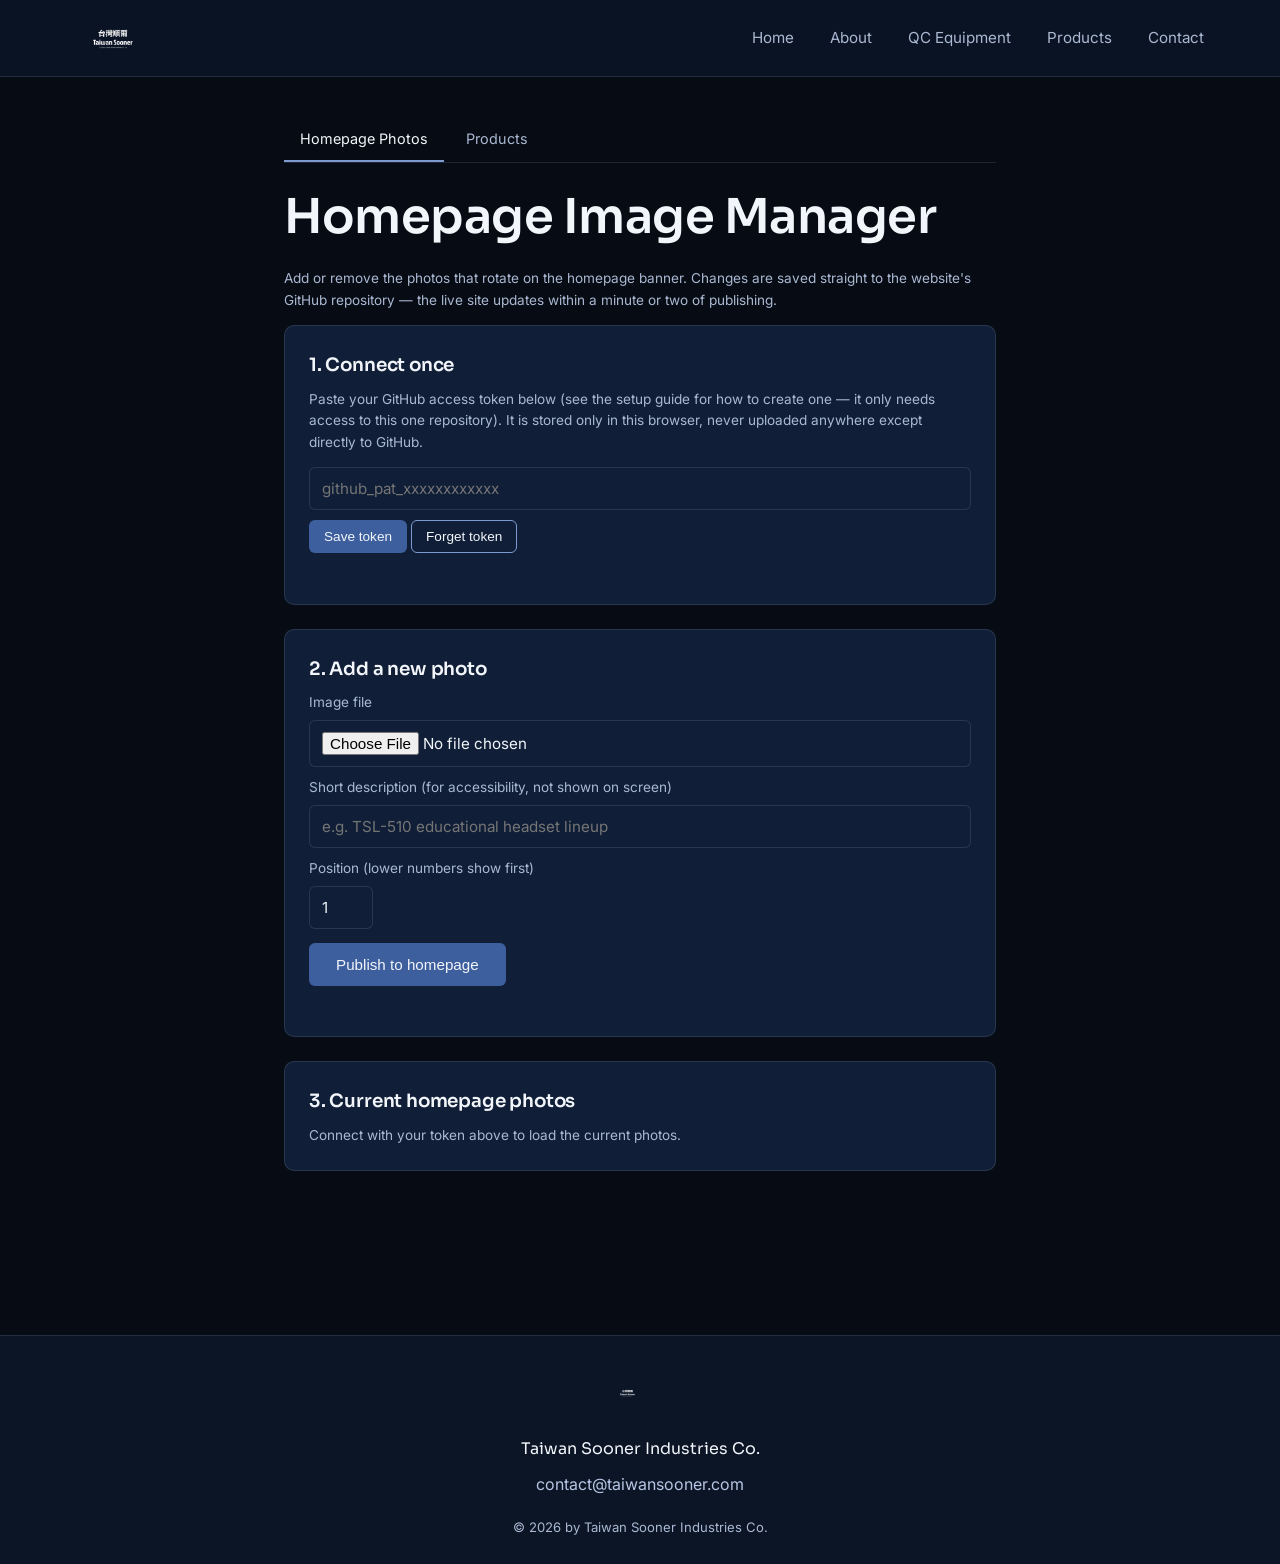
==== admin/index.html @ 5b05e73f "Add files via upload" ====
<!DOCTYPE html>
<html lang="en">
<head>
<meta charset="UTF-8">
<meta name="viewport" content="width=device-width, initial-scale=1">
<title>Homepage Image Manager | Taiwan Sooner</title>
<link rel="icon" href="/images/logo/sooner-icon.png">
<link rel="preconnect" href="https://fonts.googleapis.com">
<link href="https://fonts.googleapis.com/css2?family=Sora:wght@500;600;700&family=Inter:wght@400;500&display=swap" rel="stylesheet">
<link rel="stylesheet" href="/css/style.css">
<link rel="stylesheet" href="/css/admin.css">
</head>
<body data-page="admin">

<div id="site-header"></div>

<div class="admin-wrap">
  <div class="admin-tabs">
    <a href="/admin/index.html" class="is-active">Homepage Photos</a>
    <a href="/admin/products.html">Products</a>
  </div>

  <h1>Homepage Image Manager</h1>
  <p class="muted">Add or remove the photos that rotate on the homepage banner. Changes are saved straight to the website's GitHub repository — the live site updates within a minute or two of publishing.</p>

  <div class="panel" id="setup-panel">
    <h3>1. Connect once</h3>
    <p class="muted">Paste your GitHub access token below (see the setup guide for how to create one — it only needs access to this one repository). It is stored only in this browser, never uploaded anywhere except directly to GitHub.</p>
    <input type="password" id="token-input" placeholder="github_pat_xxxxxxxxxxxx" style="margin-bottom:10px">
    <button class="btn small-btn" id="save-token">Save token</button>
    <button class="btn btn-outline small-btn" id="clear-token">Forget token</button>
    <div class="status" id="setup-status"></div>
  </div>

  <div class="panel">
    <h3>2. Add a new photo</h3>
    <label for="file-input">Image file</label>
    <input type="file" id="file-input" accept="image/*" style="margin-bottom:10px">
    <label for="alt-input">Short description (for accessibility, not shown on screen)</label>
    <input type="text" id="alt-input" placeholder="e.g. TSL-510 educational headset lineup" style="margin-bottom:10px">
    <label for="order-input">Position (lower numbers show first)</label>
    <input type="number" id="order-input" class="num-input" value="1" style="margin-bottom:14px">
    <br>
    <button class="btn" id="upload-btn">Publish to homepage</button>
    <div class="status" id="upload-status"></div>
  </div>

  <div class="panel">
    <h3>3. Current homepage photos</h3>
    <div id="slide-list" class="muted">Connect with your token above to load the current photos.</div>
  </div>
</div>

<div id="site-footer"></div>
<script src="/js/main.js"></script>
<script src="/js/admin-common.js"></script>
<script>
const DATA_PATH = "data/carousel.json";
const IMAGE_DIR = "images/carousel";

const tokenInput = document.getElementById("token-input");
const setupStatus = document.getElementById("setup-status");
const uploadStatus = document.getElementById("upload-status");
const slideList = document.getElementById("slide-list");

document.getElementById("save-token").addEventListener("click", () => {
  if (!tokenInput.value.trim()) return;
  tsSetToken(tokenInput.value.trim());
  tokenInput.value = "";
  setupStatus.textContent = "Token saved in this browser.";
  setupStatus.className = "status ok";
  refresh();
});
document.getElementById("clear-token").addEventListener("click", () => {
  tsClearToken();
  setupStatus.textContent = "Token removed.";
  setupStatus.className = "status";
  refresh();
});

async function refresh() {
  if (!tsGetToken()) {
    slideList.textContent = "Connect with your token above to load the current photos.";
    return;
  }
  slideList.textContent = "Loading…";
  try {
    const { entries } = await tsLoadJson(DATA_PATH);
    if (entries.length === 0) {
      slideList.textContent = "No photos yet — add one above.";
      return;
    }
    slideList.innerHTML = "";
    entries
      .slice()
      .sort((a, b) => (a.order ?? 0) - (b.order ?? 0))
      .forEach((entry) => {
        const row = document.createElement("div");
        row.className = "row-item";
        row.innerHTML = `
          <img src="/${entry.src}" alt="">
          <div class="grow">
            <div>${entry.alt || "(no description)"}</div>
            <div class="fname">${entry.src} — position ${entry.order ?? "?"}</div>
          </div>
          <div class="row-actions">
            <label class="muted" style="margin:0"><input type="checkbox" ${entry.active !== false ? "checked" : ""} data-action="toggle" data-id="${entry.id}"> shown</label>
            <button class="btn btn-outline small-btn" data-action="delete" data-id="${entry.id}">Remove</button>
          </div>`;
        slideList.appendChild(row);
      });

    slideList.querySelectorAll('[data-action="toggle"]').forEach((cb) => {
      cb.addEventListener("change", () => toggleActive(cb.dataset.id, cb.checked));
    });
    slideList.querySelectorAll('[data-action="delete"]').forEach((btn) => {
      btn.addEventListener("click", () => removeSlide(btn.dataset.id));
    });
  } catch (e) {
    slideList.textContent = "Could not load photos: " + e.message;
  }
}

async function toggleActive(id, active) {
  const { entries, sha } = await tsLoadJson(DATA_PATH);
  const updated = entries.map((e) => (e.id === id ? { ...e, active } : e));
  await tsSaveJson(DATA_PATH, updated, sha, `Toggle carousel image ${id}`);
  refresh();
}

async function removeSlide(id) {
  if (!confirm("Remove this photo from the homepage?")) return;
  const { entries, sha } = await tsLoadJson(DATA_PATH);
  const target = entries.find((e) => e.id === id);
  const remaining = entries.filter((e) => e.id !== id);
  await tsSaveJson(DATA_PATH, remaining, sha, `Remove carousel image ${id}`);
  if (target) {
    try {
      const fileInfo = await tsGhGet(target.src);
      await tsGhDelete(target.src, fileInfo.sha, `Delete image file for ${id}`);
    } catch (e) {
      console.warn("Image file cleanup skipped:", e.message);
    }
  }
  refresh();
}

document.getElementById("upload-btn").addEventListener("click", async () => {
  const fileInput = document.getElementById("file-input");
  const alt = document.getElementById("alt-input").value.trim();
  const order = parseInt(document.getElementById("order-input").value, 10) || 1;
  const file = fileInput.files[0];
  uploadStatus.className = "status";

  if (!tsGetToken()) { uploadStatus.textContent = "Connect your token first."; uploadStatus.className = "status error"; return; }
  if (!file) { uploadStatus.textContent = "Choose an image file first."; uploadStatus.className = "status error"; return; }

  uploadStatus.textContent = "Uploading…";
  try {
    const dataUrl = await tsReadFileAsDataUrl(file);
    const id = Date.now().toString(36);
    const ext = file.name.split(".").pop().toLowerCase();
    const safeExt = /^(jpe?g|png|webp)$/.test(ext) ? ext : "jpg";
    const path = `${IMAGE_DIR}/${id}.${safeExt}`;

    await tsGhPut(path, tsB64FromDataUrl(dataUrl), null, `Add carousel image ${id}`);

    const { entries, sha } = await tsLoadJson(DATA_PATH);
    entries.push({ id, src: path, alt, order, active: true });
    await tsSaveJson(DATA_PATH, entries, sha, `Register carousel image ${id}`);

    uploadStatus.textContent = "Published! It will appear on the homepage shortly.";
    uploadStatus.className = "status ok";
    fileInput.value = "";
    document.getElementById("alt-input").value = "";
    refresh();
  } catch (e) {
    uploadStatus.textContent = "Something went wrong: " + e.message;
    uploadStatus.className = "status error";
  }
});

document.addEventListener("partials:loaded", refresh);
</script>
</body>
</html>
---- css/style.css ----
/* ==========================================================================
   Taiwan Sooner Industries — global stylesheet
   Palette: near-black deep navy with light grey-blue accents
   ========================================================================== */

:root {
  --navy-950: #060b14;   /* page background */
  --navy-900: #0b1526;   /* header / footer background */
  --navy-800: #101f37;   /* card / panel background */
  --navy-700: #17294a;   /* card hover / border-heavy panel */
  --blue-600: #3d5f9e;   /* brand blue, sampled from the Sooner mark */
  --blue-400: #7d9bd1;   /* mid accent */
  --blue-200: #b7c6e4;   /* light grey-blue accent, for rules/labels */
  --ink-050:  #f2f5fa;   /* primary text on dark */
  --ink-300:  #aab8d1;   /* muted text on dark */
  --line: rgba(183, 198, 228, 0.14);

  --font-head: "Sora", "Segoe UI", sans-serif;
  --font-body: "Inter", "Segoe UI", sans-serif;

  --maxw: 1180px;
}

* { box-sizing: border-box; }
html { scroll-behavior: smooth; }

body {
  margin: 0;
  background: var(--navy-950);
  color: var(--ink-050);
  font-family: var(--font-body);
  line-height: 1.6;
  -webkit-font-smoothing: antialiased;
}

img { max-width: 100%; display: block; }
a { color: inherit; text-decoration: none; }

.wrap {
  max-width: var(--maxw);
  margin: 0 auto;
  padding: 0 24px;
}

h1, h2, h3 { font-family: var(--font-head); font-weight: 600; margin: 0 0 0.5em; letter-spacing: -0.01em; }
h1 { font-size: clamp(2rem, 4vw, 3rem); line-height: 1.1; }
h2 { font-size: clamp(1.5rem, 2.6vw, 2.1rem); line-height: 1.2; }
h3 { font-size: 1.15rem; }
p { margin: 0 0 1em; color: var(--ink-300); }

/* focus visibility (accessibility floor) */
a:focus-visible, button:focus-visible, input:focus-visible, textarea:focus-visible {
  outline: 2px solid var(--blue-400);
  outline-offset: 3px;
}

@media (prefers-reduced-motion: reduce) {
  * { animation-duration: 0.001ms !important; transition-duration: 0.001ms !important; }
}

/* ---------- header ---------- */
.site-header {
  position: sticky;
  top: 0;
  z-index: 100;
  background: rgba(11, 21, 38, 0.92);
  backdrop-filter: blur(8px);
  border-bottom: 1px solid var(--line);
}
.site-header .wrap {
  display: flex;
  align-items: center;
  justify-content: space-between;
  height: 76px;
}
.brand img { height: 44px; width: auto; }

.nav-list {
  display: flex;
  gap: 32px;
  list-style: none;
  margin: 0;
  padding: 0;
}
.nav-list a {
  font-size: 0.95rem;
  color: var(--ink-300);
  padding: 6px 2px;
  border-bottom: 2px solid transparent;
  transition: color 0.15s ease, border-color 0.15s ease;
}
.nav-list a:hover,
.nav-list a[aria-current="page"] {
  color: var(--ink-050);
  border-color: var(--blue-400);
}

.nav-toggle {
  display: none;
  background: none;
  border: 1px solid var(--line);
  border-radius: 6px;
  color: var(--ink-050);
  width: 42px;
  height: 38px;
  font-size: 1.2rem;
  cursor: pointer;
}

@media (max-width: 860px) {
  .nav-toggle { display: block; }
  .nav-list {
    position: absolute;
    top: 76px;
    left: 0;
    right: 0;
    background: var(--navy-900);
    border-bottom: 1px solid var(--line);
    flex-direction: column;
    gap: 0;
    padding: 8px 24px 16px;
    display: none;
  }
  .nav-list.open { display: flex; }
  .nav-list a { display: block; padding: 12px 0; border-bottom: 1px solid var(--line); }
}

/* ---------- hero / carousel ---------- */
.hero-carousel {
  position: relative;
  height: min(72vh, 640px);
  min-height: 380px;
  overflow: hidden;
  background: var(--navy-900);
}
.hero-slide {
  position: absolute;
  inset: 0;
  opacity: 0;
  transition: opacity 1.1s ease;
  background-size: cover;
  background-position: center;
}
.hero-slide.is-active { opacity: 1; }
.hero-slide::after {
  content: "";
  position: absolute;
  inset: 0;
  background: linear-gradient(180deg, rgba(6,11,20,0.15) 0%, rgba(6,11,20,0.85) 100%);
}
.hero-copy {
  position: absolute;
  left: 0; right: 0; bottom: 56px;
  z-index: 2;
  text-align: center;
  padding: 0 24px;
}
.hero-copy .eyebrow-logo { max-width: 320px; margin: 0 auto 18px; opacity: 0.95; }
.hero-copy p { color: var(--blue-200); max-width: 640px; margin: 0 auto; font-size: 0.98rem; }

.hero-dots {
  position: absolute;
  z-index: 2;
  left: 0; right: 0; bottom: 20px;
  display: flex;
  justify-content: center;
  gap: 8px;
}
.hero-dots button {
  width: 8px; height: 8px; border-radius: 50%;
  border: 1px solid var(--blue-200);
  background: transparent;
  cursor: pointer;
  padding: 0;
}
.hero-dots button.is-active { background: var(--blue-200); }

.hero-empty {
  height: 100%;
  display: flex;
  align-items: center;
  justify-content: center;
  color: var(--ink-300);
  font-size: 0.9rem;
}

/* ---------- generic sections ---------- */
section { padding: 72px 0; }
.section-tight { padding: 48px 0; }
.section-alt { background: var(--navy-900); }
.section-head { max-width: 680px; margin-bottom: 40px; }
.section-head p:last-child { margin-bottom: 0; }

.grid-3 {
  display: grid;
  grid-template-columns: repeat(3, 1fr);
  gap: 20px;
}
.grid-4 {
  display: grid;
  grid-template-columns: repeat(4, 1fr);
  gap: 20px;
}
@media (max-width: 900px) { .grid-3, .grid-4 { grid-template-columns: repeat(2, 1fr); } }
@media (max-width: 560px) { .grid-3, .grid-4 { grid-template-columns: 1fr; } }

.card {
  background: var(--navy-800);
  border: 1px solid var(--line);
  border-radius: 10px;
  padding: 22px;
}
.card h3 { margin-bottom: 8px; }
.card p { margin-bottom: 0; font-size: 0.92rem; }

.product-card {
  background: var(--navy-800);
  border: 1px solid var(--line);
  border-radius: 10px;
  overflow: hidden;
  transition: border-color 0.15s ease;
}
.product-card:hover { border-color: var(--blue-400); }
.product-card .thumb {
  aspect-ratio: 4 / 3;
  background: var(--navy-700);
  display: flex;
  align-items: center;
  justify-content: center;
  color: var(--ink-300);
  font-size: 0.8rem;
}
.product-card .meta { padding: 14px 16px; }
.product-card .meta .cat { color: var(--blue-200); font-size: 0.75rem; }
.product-card .meta h3 { font-size: 1rem; margin: 4px 0 0; }

.two-col {
  display: grid;
  grid-template-columns: 1fr 1fr;
  gap: 48px;
  align-items: center;
}
@media (max-width: 800px) { .two-col { grid-template-columns: 1fr; gap: 28px; } }

.btn {
  display: inline-block;
  background: var(--blue-600);
  color: var(--ink-050);
  padding: 12px 26px;
  border-radius: 6px;
  font-size: 0.95rem;
  border: 1px solid transparent;
  cursor: pointer;
  transition: background 0.15s ease;
}
.btn:hover { background: #4a70b8; }
.btn-outline {
  background: transparent;
  border: 1px solid var(--blue-400);
  color: var(--ink-050);
}
.btn-outline:hover { background: rgba(125,155,209,0.12); }

ul.plain { list-style: none; padding: 0; margin: 0; }
ul.plain li {
  padding: 10px 0;
  border-bottom: 1px solid var(--line);
  color: var(--ink-300);
  font-size: 0.95rem;
}
ul.plain li:last-child { border-bottom: none; }

/* ---------- contact form ---------- */
.form-grid { display: grid; grid-template-columns: 1fr 1fr; gap: 16px; }
.form-grid .full { grid-column: 1 / -1; }
@media (max-width: 620px) { .form-grid { grid-template-columns: 1fr; } }
label { display: block; font-size: 0.85rem; color: var(--ink-300); margin-bottom: 6px; }
input, textarea {
  width: 100%;
  background: var(--navy-800);
  border: 1px solid var(--line);
  border-radius: 6px;
  color: var(--ink-050);
  padding: 11px 12px;
  font-family: var(--font-body);
  font-size: 0.95rem;
}
textarea { min-height: 130px; resize: vertical; }

/* ---------- footer ---------- */
.site-footer {
  background: var(--navy-900);
  border-top: 1px solid var(--line);
  padding: 44px 0 26px;
  margin-top: 40px;
}
.site-footer .wrap {
  display: flex;
  flex-direction: column;
  align-items: center;
  text-align: center;
  gap: 10px;
}
.site-footer img { height: 40px; margin-bottom: 6px; }
.site-footer .company { font-family: var(--font-head); font-size: 1rem; }
.site-footer a.email { color: var(--blue-200); }
.site-footer .copyright { color: var(--ink-300); font-size: 0.82rem; margin-top: 10px; }
---- css/admin.css ----
.admin-wrap { max-width: 760px; margin: 0 auto; padding: 40px 24px 100px; }
.admin-tabs { display: flex; gap: 6px; margin-bottom: 28px; border-bottom: 1px solid var(--line); }
.admin-tabs a {
  padding: 10px 16px;
  font-size: 0.9rem;
  color: var(--ink-300);
  border-bottom: 2px solid transparent;
}
.admin-tabs a.is-active { color: var(--ink-050); border-color: var(--blue-400); }

.panel { background: var(--navy-800); border: 1px solid var(--line); border-radius: 10px; padding: 24px; margin-bottom: 24px; }

.row-item { display: flex; gap: 14px; align-items: center; padding: 12px 0; border-bottom: 1px solid var(--line); }
.row-item:last-child { border-bottom: none; }
.row-item img { width: 96px; height: 60px; object-fit: cover; border-radius: 4px; background: var(--navy-700); }
.row-item .grow { flex: 1; min-width: 0; }
.row-item .fname { font-size: 0.85rem; color: var(--ink-300); overflow: hidden; text-overflow: ellipsis; white-space: nowrap; }
.row-item .row-actions { display: flex; gap: 8px; align-items: center; flex-wrap: wrap; justify-content: flex-end; }

.status { font-size: 0.85rem; margin-top: 10px; min-height: 1.2em; }
.status.error { color: #e2897b; }
.status.ok { color: #8fd19e; }
.muted { color: var(--ink-300); font-size: 0.85rem; }
.num-input { width: 64px; }
.small-btn { padding: 8px 14px; font-size: 0.85rem; }
.chip { display: inline-block; padding: 2px 8px; border: 1px solid var(--line); border-radius: 999px; font-size: 0.72rem; color: var(--blue-200); }
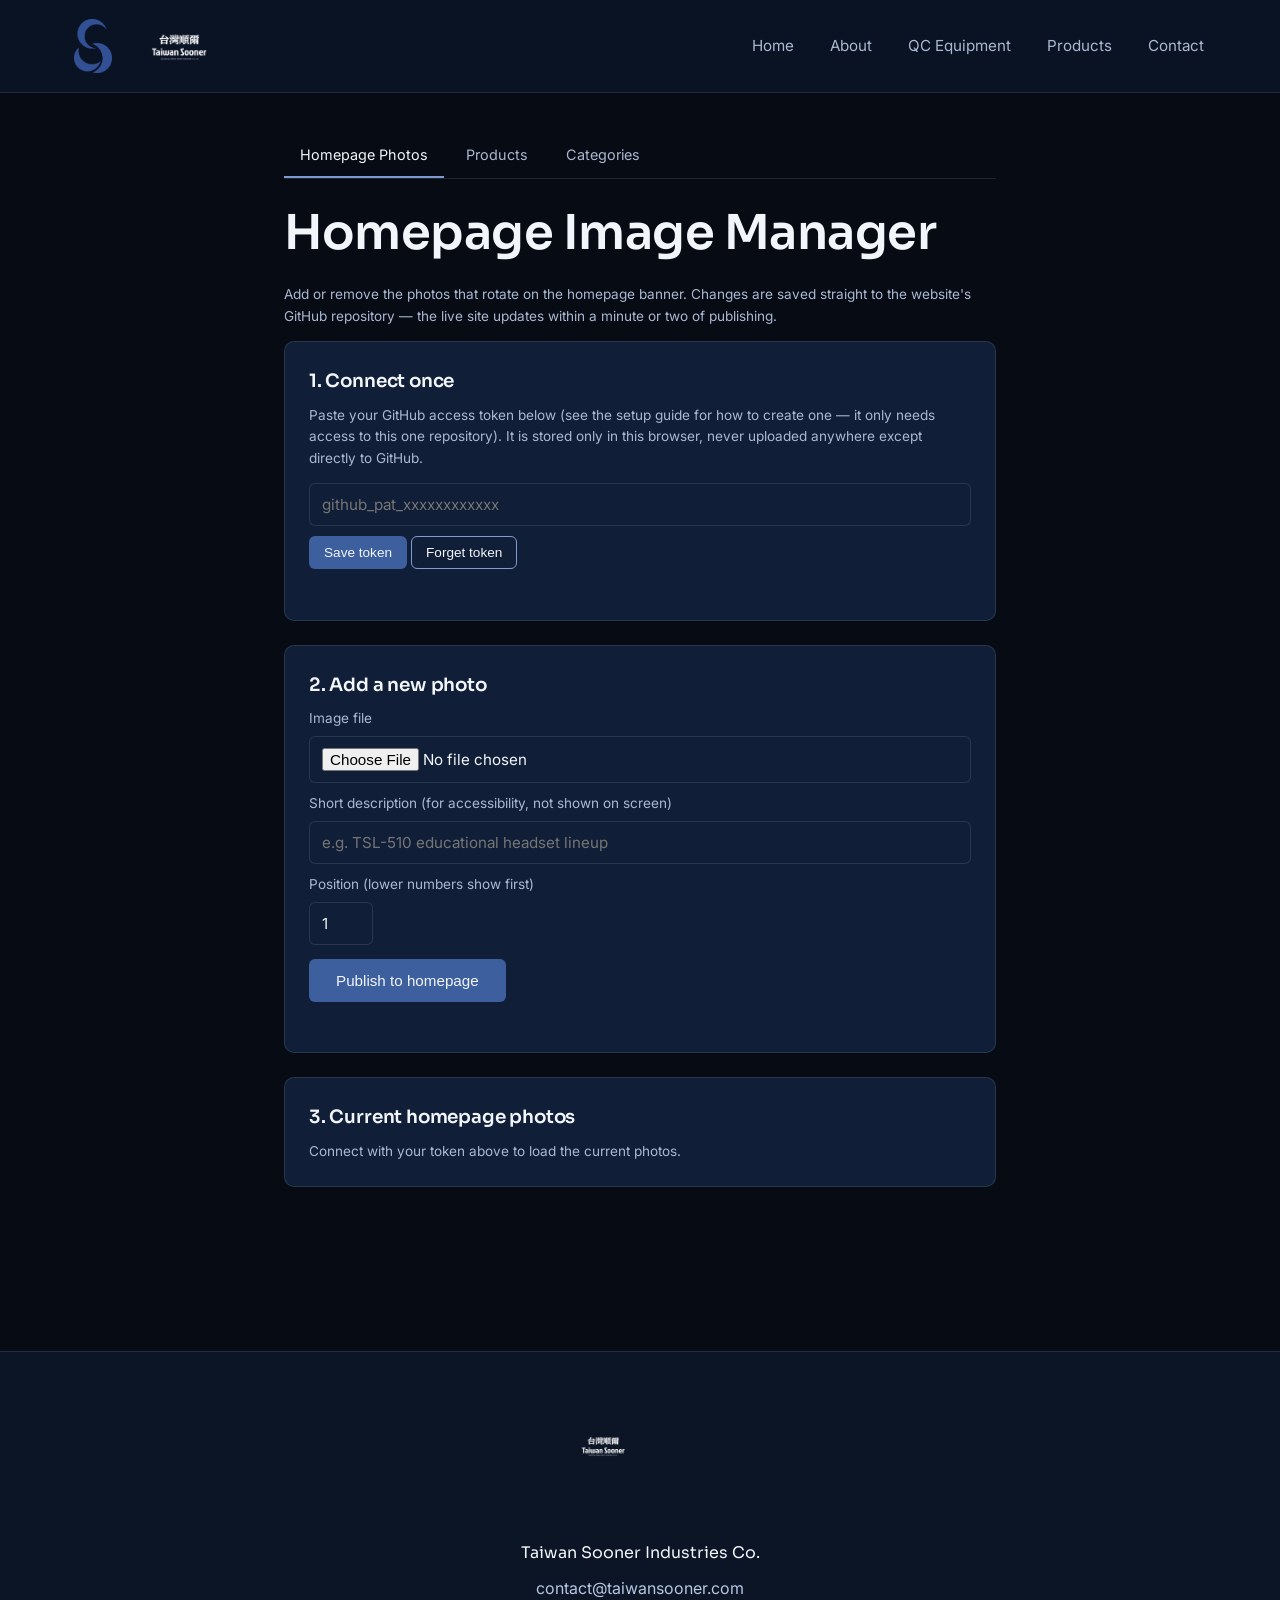
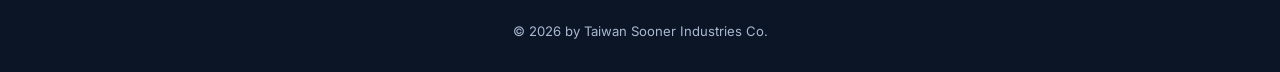
==== commit 55b5fa2c: "Add files via upload" ====
--- a/admin/index.html
+++ b/admin/index.html
@@ -18,6 +18,7 @@
   <div class="admin-tabs">
     <a href="/admin/index.html" class="is-active">Homepage Photos</a>
     <a href="/admin/products.html">Products</a>
+    <a href="/admin/categories.html">Categories</a>
   </div>
 
   <h1>Homepage Image Manager</h1>
--- a/css/style.css
+++ b/css/style.css
@@ -71,9 +71,15 @@
   display: flex;
   align-items: center;
   justify-content: space-between;
-  height: 76px;
-}
-.brand img { height: 44px; width: auto; }
+  height: 92px;
+}
+.brand { display: flex; align-items: center; gap: 14px; }
+.brand .icon { height: 54px; width: auto; }
+.brand .wordmark { height: 60px; width: auto; }
+@media (max-width: 500px) {
+  .brand .icon { height: 40px; }
+  .brand .wordmark { height: 44px; }
+}
 
 .nav-list {
   display: flex;
@@ -111,7 +117,7 @@
   .nav-toggle { display: block; }
   .nav-list {
     position: absolute;
-    top: 76px;
+    top: 92px;
     left: 0;
     right: 0;
     background: var(--navy-900);
@@ -270,7 +276,98 @@
 }
 ul.plain li:last-child { border-bottom: none; }
 
-/* ---------- contact form ---------- */
+/* ---------- page hero banner (About / QC Equipment) ---------- */
+.page-hero {
+  position: relative;
+  padding: 90px 0 60px;
+  background-size: cover;
+  background-position: center;
+  border-bottom: 1px solid var(--line);
+}
+.page-hero::before {
+  content: "";
+  position: absolute;
+  inset: 0;
+  background: linear-gradient(180deg, rgba(6,11,20,0.35) 0%, rgba(6,11,20,0.7) 100%);
+}
+.page-hero .wrap { position: relative; z-index: 1; }
+.page-hero .section-head { max-width: 820px; margin-bottom: 0; }
+.page-hero h1, .page-hero p { text-shadow: 0 2px 10px rgba(0,0,0,0.55); }
+.page-hero p { color: var(--ink-050); }
+
+/* ---------- factory photo pair (About page) ---------- */
+.photo-pair {
+  display: grid;
+  grid-template-columns: 1fr 1fr;
+  gap: 20px;
+  margin-top: 28px;
+}
+.photo-pair img { border-radius: 10px; border: 1px solid var(--line); aspect-ratio: 8/5; object-fit: cover; }
+@media (max-width: 700px) { .photo-pair { grid-template-columns: 1fr; } }
+
+/* ---------- lab equipment photo (QC page) ---------- */
+.lab-photo { margin-top: 32px; text-align: center; }
+.lab-photo img { border-radius: 10px; border: 1px solid var(--line); max-width: 100%; }
+
+/* ---------- product catalog: sidebar + filterable grid ---------- */
+.catalog-layout {
+  display: grid;
+  grid-template-columns: 220px 1fr;
+  gap: 36px;
+  align-items: start;
+}
+@media (max-width: 800px) { .catalog-layout { grid-template-columns: 1fr; } }
+
+.category-nav { position: sticky; top: 112px; }
+.category-nav h3 { font-size: 0.85rem; text-transform: uppercase; letter-spacing: 0.06em; color: var(--ink-300); margin-bottom: 14px; }
+.category-nav ul { list-style: none; margin: 0; padding: 0; }
+.category-nav li { margin-bottom: 4px; }
+.category-nav button {
+  display: block;
+  width: 100%;
+  text-align: left;
+  background: none;
+  border: none;
+  color: var(--ink-300);
+  padding: 9px 10px;
+  border-radius: 6px;
+  font-size: 0.92rem;
+  font-family: var(--font-body);
+  cursor: pointer;
+}
+.category-nav button:hover { background: var(--navy-800); color: var(--ink-050); }
+.category-nav button.is-active { background: var(--navy-800); color: var(--ink-050); border-left: 2px solid var(--blue-400); }
+
+.load-more-wrap { text-align: center; margin-top: 36px; }
+.catalog-empty { color: var(--ink-300); padding: 40px 0; }
+
+/* product card as a real link */
+a.product-card { display: block; }
+
+/* ---------- product detail page ---------- */
+.detail-layout {
+  display: grid;
+  grid-template-columns: 1fr 1fr;
+  gap: 44px;
+  align-items: start;
+}
+@media (max-width: 800px) { .detail-layout { grid-template-columns: 1fr; } }
+.detail-photo {
+  aspect-ratio: 4/3;
+  background: var(--navy-800);
+  border: 1px solid var(--line);
+  border-radius: 10px;
+  overflow: hidden;
+  display: flex;
+  align-items: center;
+  justify-content: center;
+  color: var(--ink-300);
+}
+.detail-photo img { width: 100%; height: 100%; object-fit: cover; }
+.detail-body .cat { color: var(--blue-200); font-size: 0.8rem; text-transform: uppercase; letter-spacing: 0.05em; }
+.detail-body h1 { margin-top: 6px; }
+.detail-body .details p { color: var(--ink-050); }
+.back-link { display: inline-block; margin-bottom: 24px; color: var(--blue-200); font-size: 0.9rem; }
 .form-grid { display: grid; grid-template-columns: 1fr 1fr; gap: 16px; }
 .form-grid .full { grid-column: 1 / -1; }
 @media (max-width: 620px) { .form-grid { grid-template-columns: 1fr; } }
@@ -291,7 +388,7 @@
 .site-footer {
   background: var(--navy-900);
   border-top: 1px solid var(--line);
-  padding: 44px 0 26px;
+  padding: 56px 0 30px;
   margin-top: 40px;
 }
 .site-footer .wrap {
@@ -301,7 +398,7 @@
   text-align: center;
   gap: 10px;
 }
-.site-footer img { height: 40px; margin-bottom: 6px; }
+.site-footer img { height: 118px; margin-bottom: 4px; }
 .site-footer .company { font-family: var(--font-head); font-size: 1rem; }
 .site-footer a.email { color: var(--blue-200); }
 .site-footer .copyright { color: var(--ink-300); font-size: 0.82rem; margin-top: 10px; }
